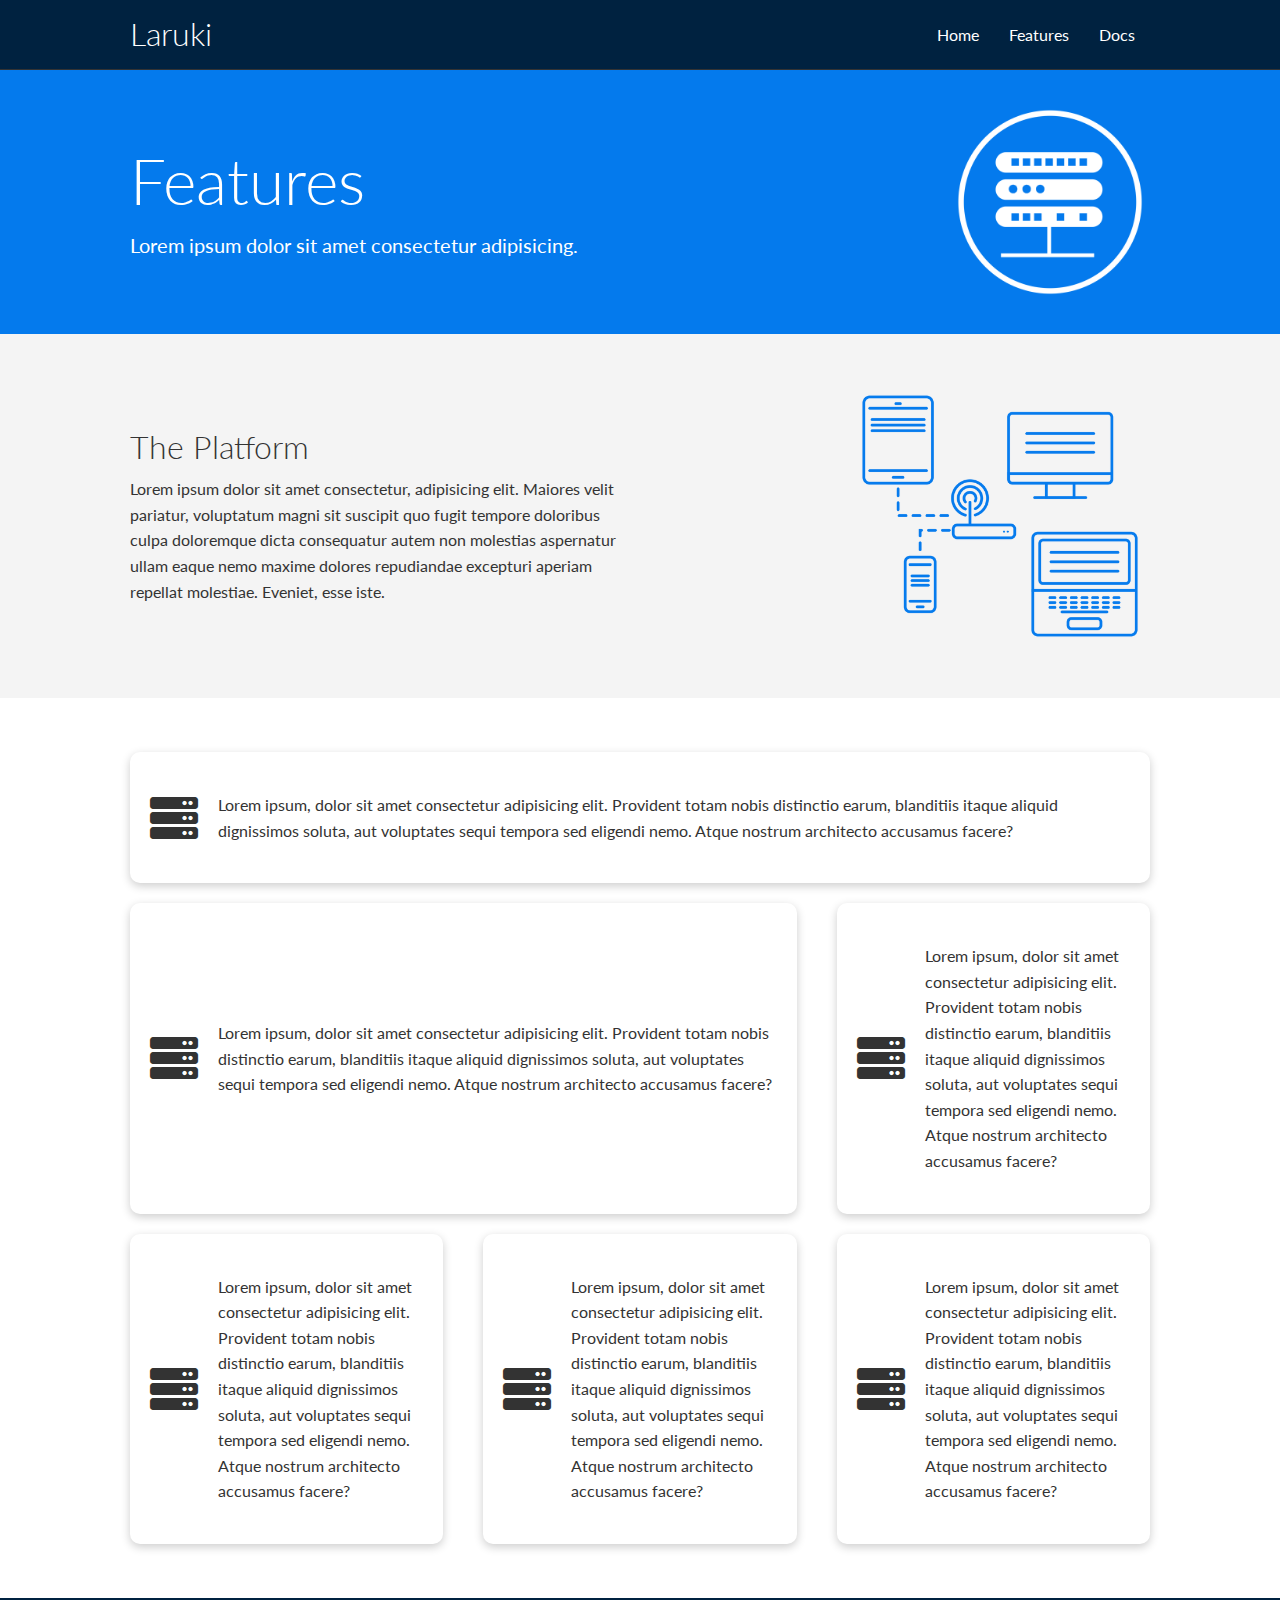
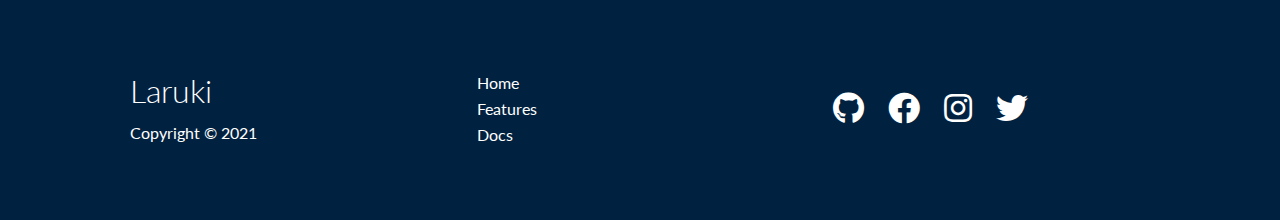
==== docs.html @ 0554d494 "add features" ====
<!DOCTYPE html>
<html lang="en">
  <head>
    <meta charset="UTF-8" />
    <meta http-equiv="X-UA-Compatible" content="IE=edge" />
    <meta name="viewport" content="width=device-width, initial-scale=1.0" />
    <link
      rel="stylesheet"
      href="https://cdnjs.cloudflare.com/ajax/libs/font-awesome/5.15.4/css/all.min.css"
    />
    <link rel="stylesheet" href="css/style.css" />
    <title>Laruki | Cloud Hosting For Everyone</title>
  </head>
  <body>
    <!-- NAVBAR -->
    <div class="navbar">
      <div class="container flex">
        <!-- Title -->
        <h1 class="logo">Laruki</h1>
        <!-- Links -->
        <nav>
          <ul>
            <li><a href="index.html">Home</a></li>
            <li><a href="features.html">Features</a></li>
            <li><a href="docs.html">Docs</a></li>
          </ul>
        </nav>
      </div>
    </div>

    <!-- HEAD -->
    <section class="features-head bg-primary py-3">
      <div class="container grid">
        <div>
          <h1 class="xl">Features</h1>
          <p class="lead">
            Lorem ipsum dolor sit amet consectetur adipisicing.
          </p>
        </div>
        <img src="images/server.png" alt="" />
      </div>
    </section>

    <!-- SUB HEAD -->
    <section class="features-sub-head bg-light py-3">
      <div class="container grid">
        <div>
          <h1 class="md">The Platform</h1>
          <p>
            Lorem ipsum dolor sit amet consectetur, adipisicing elit. Maiores
            velit pariatur, voluptatum magni sit suscipit quo fugit tempore
            doloribus culpa doloremque dicta consequatur autem non molestias
            aspernatur ullam eaque nemo maxime dolores repudiandae excepturi
            aperiam repellat molestiae. Eveniet, esse iste.
          </p>
        </div>
        <img src="images/server2.png" alt="" />
      </div>
    </section>

    <!-- MAIN CONTENT -->
    <section class="features-main my-2">
      <div class="container grid grid-3">
        <!-- ITEM -->
        <div class="card flex">
          <i class="fas fa-server fa-3x"></i>
          <p>
            Lorem ipsum, dolor sit amet consectetur adipisicing elit. Provident
            totam nobis distinctio earum, blanditiis itaque aliquid dignissimos
            soluta, aut voluptates sequi tempora sed eligendi nemo. Atque
            nostrum architecto accusamus facere?
          </p>
        </div>
        <!-- ITEM -->
        <div class="card flex">
          <i class="fas fa-server fa-3x"></i>
          <p>
            Lorem ipsum, dolor sit amet consectetur adipisicing elit. Provident
            totam nobis distinctio earum, blanditiis itaque aliquid dignissimos
            soluta, aut voluptates sequi tempora sed eligendi nemo. Atque
            nostrum architecto accusamus facere?
          </p>
        </div>
        <!-- ITEM -->
        <div class="card flex">
          <i class="fas fa-server fa-3x"></i>
          <p>
            Lorem ipsum, dolor sit amet consectetur adipisicing elit. Provident
            totam nobis distinctio earum, blanditiis itaque aliquid dignissimos
            soluta, aut voluptates sequi tempora sed eligendi nemo. Atque
            nostrum architecto accusamus facere?
          </p>
        </div>
        <!-- ITEM -->
        <div class="card flex">
          <i class="fas fa-server fa-3x"></i>
          <p>
            Lorem ipsum, dolor sit amet consectetur adipisicing elit. Provident
            totam nobis distinctio earum, blanditiis itaque aliquid dignissimos
            soluta, aut voluptates sequi tempora sed eligendi nemo. Atque
            nostrum architecto accusamus facere?
          </p>
        </div>
        <!-- ITEM -->
        <div class="card flex">
          <i class="fas fa-server fa-3x"></i>
          <p>
            Lorem ipsum, dolor sit amet consectetur adipisicing elit. Provident
            totam nobis distinctio earum, blanditiis itaque aliquid dignissimos
            soluta, aut voluptates sequi tempora sed eligendi nemo. Atque
            nostrum architecto accusamus facere?
          </p>
        </div>
        <!-- ITEM -->
        <div class="card flex">
          <i class="fas fa-server fa-3x"></i>
          <p>
            Lorem ipsum, dolor sit amet consectetur adipisicing elit. Provident
            totam nobis distinctio earum, blanditiis itaque aliquid dignissimos
            soluta, aut voluptates sequi tempora sed eligendi nemo. Atque
            nostrum architecto accusamus facere?
          </p>
        </div>
      </div>
    </section>

    <!-- FOOTER -->
    <footer class="footer bg-dark py-5">
      <div class="container grid grid-3">
        <div>
          <h1>Laruki</h1>
          <p>Copyright &copy; 2021</p>
        </div>
        <nav>
          <ul>
            <li><a href="index.html">Home</a></li>
            <li><a href="features.html">Features</a></li>
            <li><a href="Docs.html">Docs</a></li>
          </ul>
        </nav>
        <div class="social">
          <a href="#"><i class="fab fa-github fa-2x"></i></a>
          <a href="#"><i class="fab fa-facebook fa-2x"></i></a>
          <a href="#"><i class="fab fa-instagram fa-2x"></i></a>
          <a href="#"><i class="fab fa-twitter fa-2x"></i></a>
        </div>
      </div>
    </footer>
  </body>
</html>
---- css/style.css ----
/* FONT */
@import url("https://fonts.googleapis.com/css2?family=Lato:wght@300&display=swap");

:root {
  --primary-color: #047aed;
  --secondary-color: #1c3fa8;
  --dark-color: #002240;
  --light-color: #f4f4f4;
  --font: "Lato";
}

/* Base Style */
* {
  box-sizing: border-box;
  padding: 0;
  margin: 0;
}

body {
  font-family: var(--font);
  color: #333;
  line-height: 1.6;
}

ul {
  list-style-type: none;
}

a {
  text-decoration: none;
  color: #333;
}

h1,
h2 {
  font-weight: 300;
  line-height: 1.2;
  margin: 10px 0;
}

p {
  margin: 10px 0;
}

img {
  width: 100%;
}

.container {
  max-width: 1100px;
  margin: 0 auto;
  overflow: auto;
  padding: 0 40px;
}

.flex {
  display: flex;
  justify-content: center;
  align-items: center;
  height: 100%;
}

.grid {
  display: grid;
  grid-template-columns: repeat(2, 1fr);
  gap: 20px;
  justify-content: center;
  align-items: center;
  height: 100%;
}

.grid-3 {
  grid-template-columns: repeat(3, 1fr);
}

.card {
  background-color: #fff;
  color: #333;
  border-radius: 10px;
  box-shadow: 0 3px 10px rgba(0, 0, 0, 0.2);
  padding: 20px;
  margin: 10px;
}

.btn {
  display: inline-block;
  padding: 10px 30px;
  cursor: pointer;
  background: var(--primary-color);
  color: #fff;
  border: none;
  border-radius: 5px;
}

.btn-outline {
  background-color: transparent;
  border: 1px #fff solid;
}

.btn:hover {
  transform: scale(0.97);
}

/* Navbar */
.navbar {
  background-color: var(--dark-color);
  color: #fff;
  height: 70px;
  border-bottom: 1px #333 solid;
}

.navbar .flex {
  justify-content: space-between;
}

.navbar ul {
  display: flex;
}

.navbar a {
  color: #fff;
  padding: 10px;
  margin: 0 5px;
}

.navbar a:hover {
  border-bottom: 2px #fff solid;
}

/* Showcase */
.showcase {
  height: 400px;
  background-color: var(--primary-color);
  color: #fff;
  position: relative;
}

.showcase h1 {
  font-size: 40px;
}

.showcase p {
  margin: 20px 0;
}

.showcase .grid {
  overflow: visible;
  grid-template-columns: 55% 45%;
  gap: 30px;
}

.showcase-form {
  position: relative;
  top: 60px;
  height: 350px;
  width: 400px;
  padding: 40px;
  z-index: 100;
  justify-self: flex-end;
}

.showcase-form .form-control {
  margin: 30px 0;
}

.showcase-form input[type="text"],
.showcase-form input[type="email"] {
  border: 0;
  border-bottom: 1px solid #b4becb;
  width: 100%;
  padding: 3px;
  font-size: 16px;
}

.showcase-form input:focus {
  outline: none;
}

.showcase::before,
.showcase::after {
  content: "";
  position: absolute;
  height: 100px;
  bottom: -70px;
  right: 0;
  left: 0;
  background-color: #fff;
  transform: skewY(-2deg);
  -webkit-transform: skewY(-2deg);
  -moz-transform: skewY(-2deg);
  -ms-transform: skewY(-2deg);
}

/* Stats */
.stats {
  padding-top: 100px;
}

.stats-heading {
  max-width: 500px;
  margin: auto;
}

.stats .grid h3 {
  font-size: 35px;
}

.stats .grid p {
  font-size: 20px;
  font-weight: bold;
}

/* CLI */
.cli .grid {
  grid-template-columns: repeat(3, 1fr);
  grid-template-rows: repeat(2, 1fr);
}

.cli .grid > *:first-child {
  grid-column: 1 / span 2;
  grid-row: 1 / span 2;
}

/* Cloud */
.cloud .grid {
  grid-template-columns: 4fr 3fr;
}

/* Languages */
.languages .flex {
  flex-wrap: wrap;
}

.languages .card {
  text-align: center;
  margin: 18px 10px 40px;
  transition: transform 0.2s ease-in;
}

.languages .card h4 {
  font-size: 20px;
  margin-bottom: 10px;
}

.languages .card:hover {
  transform: translateY(-15px);
}

/* Features */
.features-head img {
  width: 200px;
  justify-self: flex-end;
}

.features-sub-head img {
  width: 300px;
  justify-self: flex-end;
}

.features-main .card > i {
  margin-right: 20px;
}

.features-main .grid {
  padding: 30px;
}

.features-main .grid > *:first-child {
  grid-column: 1 / span 3;
}

.features-main .grid > *:nth-child(2) {
  grid-column: 1 / span 2;
}

/* Footer */
.footer .social a {
  margin: 0 10px;
}

/* Tablets */
@media (max-width: 768px) {
  .grid,
  .showcase .grid,
  .stats .grid,
  .cli .grid,
  .cloud .grid {
    grid-template-columns: 1fr;
    grid-template-rows: 1fr;
  }

  .showcase {
    height: auto;
  }

  .showcase-text {
    text-align: center;
    margin-top: 40px;
  }

  .showcase-form {
    justify-self: center;
    margin: auto;
  }

  .cli .grid > *:first-child {
    grid-column: 1;
    grid-row: 1;
  }

  .footer {
    justify-self: center;
    margin: auto;
  }
}

/* Mobile */
@media (max-width: 500px) {
  .navbar {
    height: 110px;
  }

  .navbar .flex {
    flex-direction: column;
  }

  .navbar ul {
    padding: 10px;
    background-color: rgba(0, 0, 0, 0.1);
  }
}

/* Utilities*/
.text-center {
  text-align: center;
}

.bg-primary,
.btn-primary {
  background-color: var(--primary-color);
  color: #fff;
}

.bg-secondary,
.btn-secondary {
  background-color: var(--secondary-color);
  color: #fff;
}

.bg-dark,
.btn-dark {
  background-color: var(--dark-color);
  color: #fff;
}

.bg-light,
.btn-light {
  background-color: var(--light-color);
  color: #333;
}

.bg-primary a,
.btn-primary a,
.bg-secondary a,
.btn-secondary a,
.bg-dark a,
.btn-dark a {
  color: #fff;
}

.bg-light a,
.btn-light a {
  color: #333;
}

.lead {
  font-size: 20px;
}

.sm {
  font-size: 1rem;
}

.md {
  font-size: 2rem;
}

.lg {
  font-size: 3rem;
}

.xl {
  font-size: 4rem;
}

/* Margins */
.my-1 {
  margin: 1rem 0;
}

.my-2 {
  margin: 1.5rem 0;
}

.my-3 {
  margin: 2rem 0;
}

.my-4 {
  margin: 3rem 0;
}

.my-5 {
  margin: 4rem 0;
}

.m-1 {
  margin: 1rem;
}

.m-2 {
  margin: 1.5rem;
}

.m-3 {
  margin: 2rem;
}

.m-4 {
  margin: 3rem;
}

.m-5 {
  margin: 4rem;
}

/* Paddings */
.py-1 {
  margin: 1rem 0;
}

.py-2 {
  padding: 1.5rem 0;
}

.py-3 {
  padding: 2rem 0;
}

.py-4 {
  padding: 3rem 0;
}

.py-5 {
  padding: 4rem 0;
}

.p-1 {
  padding: 1rem;
}

.p-2 {
  padding: 1.5rem;
}

.p-3 {
  padding: 2rem;
}

.p-4 {
  padding: 3rem;
}

.p-5 {
  padding: 4rem;
}
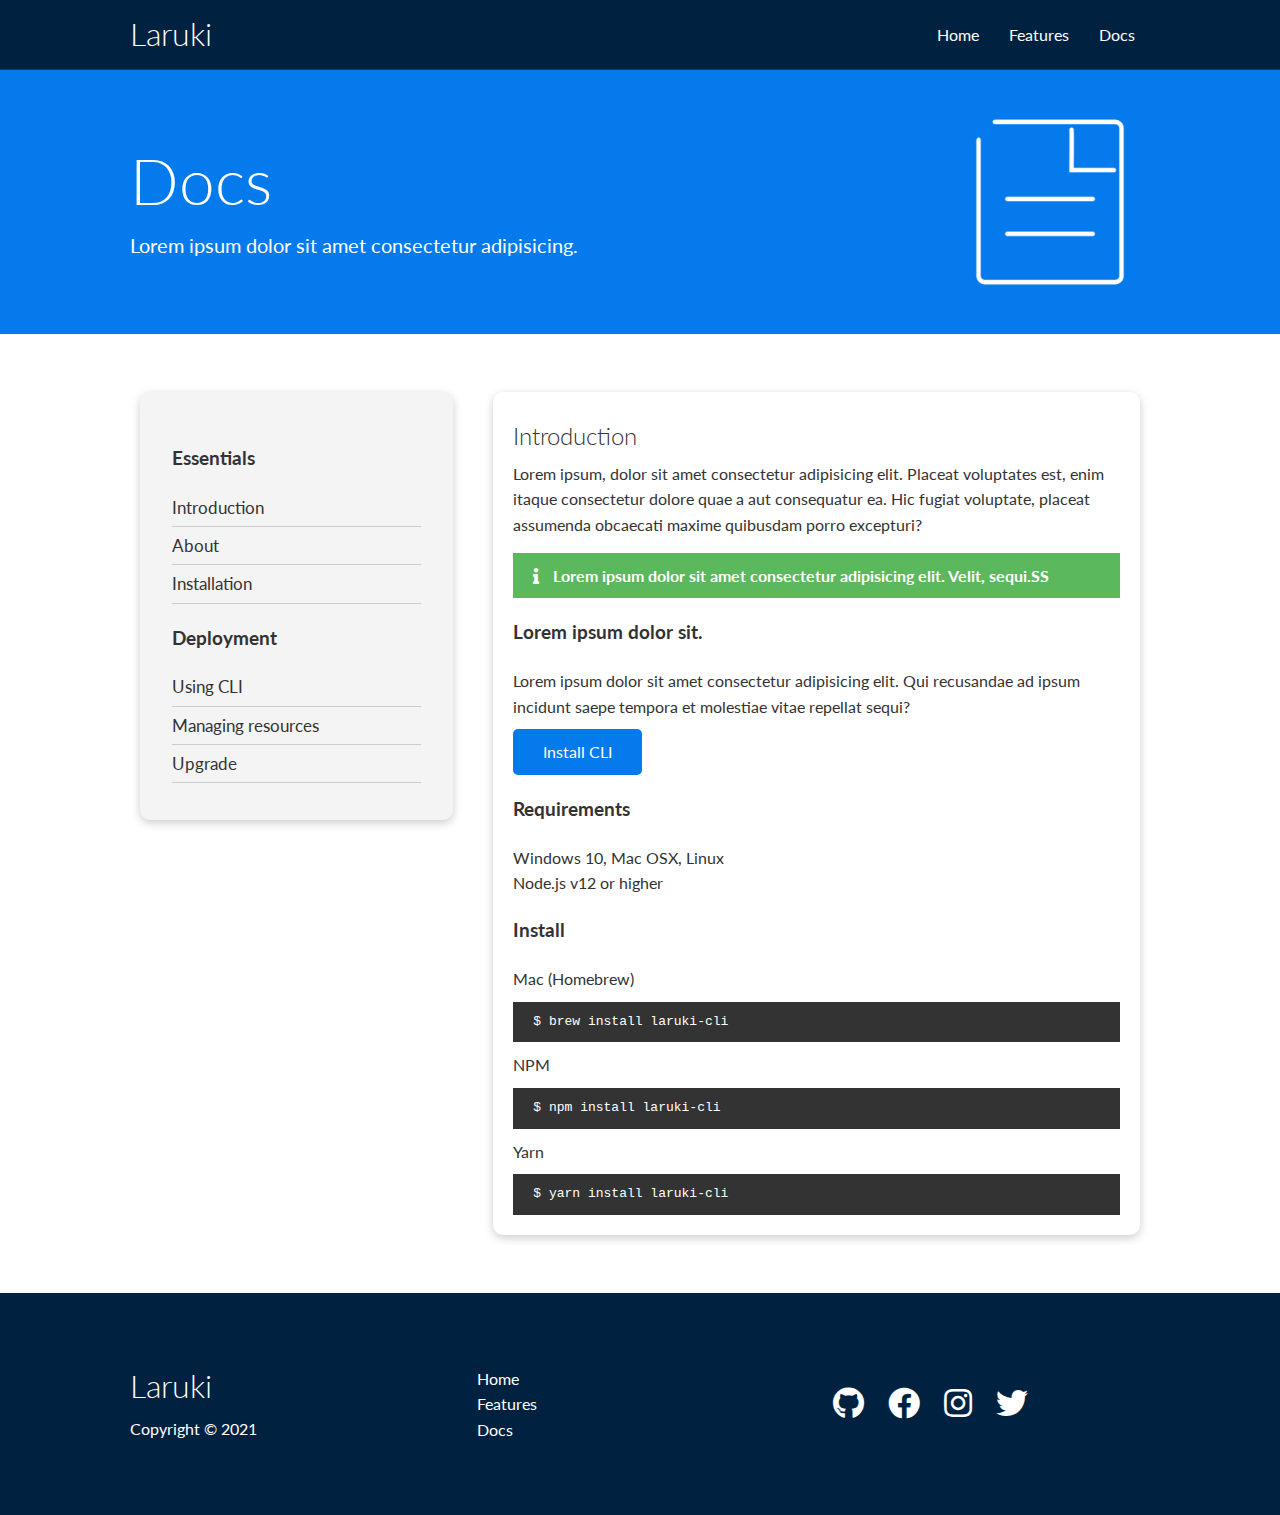
==== commit 14265ce4: "add docs" ====
--- a/docs.html
+++ b/docs.html
@@ -29,97 +29,74 @@
     </div>
 
     <!-- HEAD -->
-    <section class="features-head bg-primary py-3">
+    <section class="docs-head bg-primary py-3">
       <div class="container grid">
         <div>
-          <h1 class="xl">Features</h1>
+          <h1 class="xl">Docs</h1>
           <p class="lead">
             Lorem ipsum dolor sit amet consectetur adipisicing.
           </p>
         </div>
-        <img src="images/server.png" alt="" />
+        <img src="images/docs.png" alt="" />
       </div>
     </section>
 
-    <!-- SUB HEAD -->
-    <section class="features-sub-head bg-light py-3">
+    <!-- DOCS MAIN -->
+    <section class="docs-main my-4">
       <div class="container grid">
-        <div>
-          <h1 class="md">The Platform</h1>
+        <!-- LIST -->
+        <div class="card bg-light p-3">
+          <!-- SECTION -->
+          <h3 class="my-2">Essentials</h3>
+          <nav>
+            <ul>
+              <li><a class="text-primary" href="#">Introduction</a></li>
+              <li><a href="#">About</a></li>
+              <li><a href="#">Installation</a></li>
+            </ul>
+          </nav>
+          <!-- SECTION -->
+          <h3 class="my-2">Deployment</h3>
+          <nav>
+            <ul>
+              <li><a href="#">Using CLI</a></li>
+              <li><a href="#">Managing resources</a></li>
+              <li><a href="#">Upgrade</a></li>
+            </ul>
+          </nav>
+        </div>
+        <!-- CONTENT -->
+        <div class="card">
+          <h2>Introduction</h2>
           <p>
-            Lorem ipsum dolor sit amet consectetur, adipisicing elit. Maiores
-            velit pariatur, voluptatum magni sit suscipit quo fugit tempore
-            doloribus culpa doloremque dicta consequatur autem non molestias
-            aspernatur ullam eaque nemo maxime dolores repudiandae excepturi
-            aperiam repellat molestiae. Eveniet, esse iste.
+            Lorem ipsum, dolor sit amet consectetur adipisicing elit. Placeat
+            voluptates est, enim itaque consectetur dolore quae a aut
+            consequatur ea. Hic fugiat voluptate, placeat assumenda obcaecati
+            maxime quibusdam porro excepturi?
           </p>
-        </div>
-        <img src="images/server2.png" alt="" />
-      </div>
-    </section>
-
-    <!-- MAIN CONTENT -->
-    <section class="features-main my-2">
-      <div class="container grid grid-3">
-        <!-- ITEM -->
-        <div class="card flex">
-          <i class="fas fa-server fa-3x"></i>
+          <div class="alert alert-success">
+            <i class="fas fa-info"></i> Lorem ipsum dolor sit amet consectetur
+            adipisicing elit. Velit, sequi.SS
+          </div>
+          <h3>Lorem ipsum dolor sit.</h3>
           <p>
-            Lorem ipsum, dolor sit amet consectetur adipisicing elit. Provident
-            totam nobis distinctio earum, blanditiis itaque aliquid dignissimos
-            soluta, aut voluptates sequi tempora sed eligendi nemo. Atque
-            nostrum architecto accusamus facere?
+            Lorem ipsum dolor sit amet consectetur adipisicing elit. Qui
+            recusandae ad ipsum incidunt saepe tempora et molestiae vitae
+            repellat sequi?
           </p>
-        </div>
-        <!-- ITEM -->
-        <div class="card flex">
-          <i class="fas fa-server fa-3x"></i>
-          <p>
-            Lorem ipsum, dolor sit amet consectetur adipisicing elit. Provident
-            totam nobis distinctio earum, blanditiis itaque aliquid dignissimos
-            soluta, aut voluptates sequi tempora sed eligendi nemo. Atque
-            nostrum architecto accusamus facere?
-          </p>
-        </div>
-        <!-- ITEM -->
-        <div class="card flex">
-          <i class="fas fa-server fa-3x"></i>
-          <p>
-            Lorem ipsum, dolor sit amet consectetur adipisicing elit. Provident
-            totam nobis distinctio earum, blanditiis itaque aliquid dignissimos
-            soluta, aut voluptates sequi tempora sed eligendi nemo. Atque
-            nostrum architecto accusamus facere?
-          </p>
-        </div>
-        <!-- ITEM -->
-        <div class="card flex">
-          <i class="fas fa-server fa-3x"></i>
-          <p>
-            Lorem ipsum, dolor sit amet consectetur adipisicing elit. Provident
-            totam nobis distinctio earum, blanditiis itaque aliquid dignissimos
-            soluta, aut voluptates sequi tempora sed eligendi nemo. Atque
-            nostrum architecto accusamus facere?
-          </p>
-        </div>
-        <!-- ITEM -->
-        <div class="card flex">
-          <i class="fas fa-server fa-3x"></i>
-          <p>
-            Lorem ipsum, dolor sit amet consectetur adipisicing elit. Provident
-            totam nobis distinctio earum, blanditiis itaque aliquid dignissimos
-            soluta, aut voluptates sequi tempora sed eligendi nemo. Atque
-            nostrum architecto accusamus facere?
-          </p>
-        </div>
-        <!-- ITEM -->
-        <div class="card flex">
-          <i class="fas fa-server fa-3x"></i>
-          <p>
-            Lorem ipsum, dolor sit amet consectetur adipisicing elit. Provident
-            totam nobis distinctio earum, blanditiis itaque aliquid dignissimos
-            soluta, aut voluptates sequi tempora sed eligendi nemo. Atque
-            nostrum architecto accusamus facere?
-          </p>
+          <a href="#" class="btn btn-primary">Install CLI</a>
+          <h3>Requirements</h3>
+          <ul>
+            <li>Windows 10, Mac OSX, Linux</li>
+            <li>Node.js v12 or higher</li>
+          </ul>
+          <h3>Install</h3>
+          <p>Mac (Homebrew)</p>
+          <pre><code>$ brew install laruki-cli</code></pre>
+          <p>NPM</p>
+          <pre><code>$ npm install laruki-cli</code></pre>
+          <p>Yarn</p>
+          <pre><code>$ yarn install laruki-cli</code></pre>
         </div>
       </div>
     </section>
--- a/css/style.css
+++ b/css/style.css
@@ -6,6 +6,8 @@
   --secondary-color: #1c3fa8;
   --dark-color: #002240;
   --light-color: #f4f4f4;
+  --success-color: #5cb85c;
+  --error-color: #d9534f;
   --font: "Lato";
 }
 
@@ -99,6 +101,27 @@
 
 .btn:hover {
   transform: scale(0.97);
+}
+
+.alert {
+  background-color: var(--light-color);
+  padding: 10px 20px;
+  font-weight: bold;
+  margin: 15px 0;
+}
+
+.alert i {
+  margin-right: 10px;
+}
+
+.alert-success {
+  background-color: var(--success-color);
+  color: #fff;
+}
+
+.alert-error {
+  background-color: var(--error-color);
+  color: #fff;
 }
 
 /* Navbar */
@@ -273,18 +296,91 @@
   grid-column: 1 / span 2;
 }
 
+.docs-head img {
+  width: 200px;
+  justify-self: flex-end;
+}
+
+/* Docs */
+.docs-main h3 {
+  margin: 20px 0;
+}
+
+.docs-main .grid {
+  grid-template-columns: 1fr 2fr;
+  align-items: flex-start;
+}
+
+.docs-main nav li {
+  font-size: 17px;
+  padding-bottom: 5px;
+  margin-bottom: 5px;
+  border-bottom: 1px #ccc solid;
+}
+
+.docs-main a:hover {
+  font-weight: bold;
+}
+
+code,
+pre {
+  background: #333;
+  color: #fff;
+  padding: 10px;
+}
+
 /* Footer */
 .footer .social a {
   margin: 0 10px;
 }
 
+/* Animations */
+@keyframes slideInFromLeft {
+  0% {
+    transform: translateX(-100%);
+  }
+  100% {
+    transform: translateX(0);
+  }
+}
+
+@keyframes slideInFromRight {
+  0% {
+    transform: translateX(100%);
+  }
+  100% {
+    transform: translateX(0);
+  }
+}
+
+@keyframes slideInFromTop {
+  0% {
+    transform: translateY(-100%);
+  }
+  100% {
+    transform: translateY(0);
+  }
+}
+
+@keyframes slideInFromTop {
+  0% {
+    transform: translateY(100%);
+  }
+  100% {
+    transform: translateY(0);
+  }
+}
+
+/* Responsive */
 /* Tablets */
 @media (max-width: 768px) {
   .grid,
   .showcase .grid,
   .stats .grid,
   .cli .grid,
-  .cloud .grid {
+  .cloud .grid,
+  .features-main .grid,
+  .docs-main .grid {
     grid-template-columns: 1fr;
     grid-template-rows: 1fr;
   }
@@ -306,6 +402,23 @@
   .cli .grid > *:first-child {
     grid-column: 1;
     grid-row: 1;
+  }
+
+  .features-head,
+  .features-sub-head,
+  .docs-head {
+    text-align: center;
+  }
+
+  .features-head img,
+  .features-sub-head img,
+  .docs-head img {
+    justify-self: center;
+  }
+
+  .features-main .grid > *:first-child,
+  .features-main .grid > *:nth-child(2) {
+    grid-column: 1;
   }
 
   .footer {
@@ -333,6 +446,10 @@
 /* Utilities*/
 .text-center {
   text-align: center;
+}
+
+.text-primary {
+  color: var(--primary-color);
 }
 
 .bg-primary,
